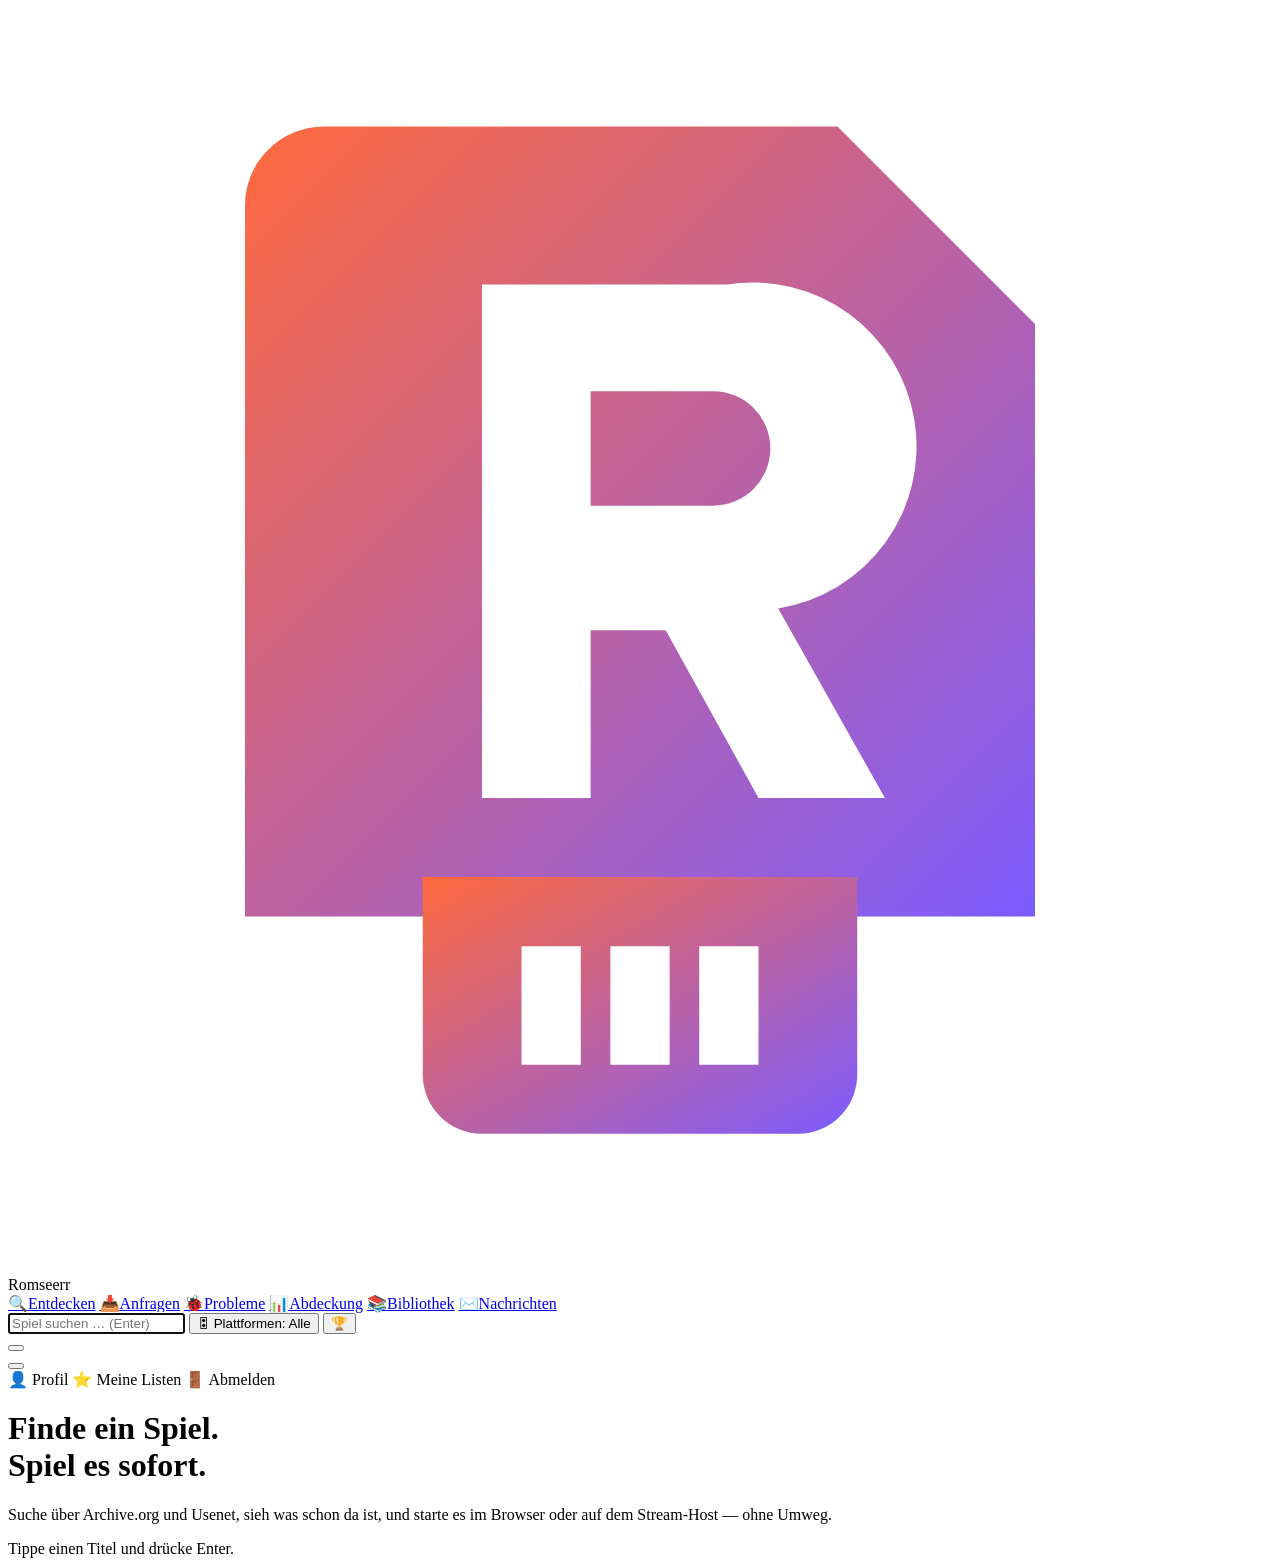
==== templates/index.html @ 5413701c "feat(brand): give Romseerr a drawn mark instead of an emoji The icon was a placeholder and a fragile" ====
<!doctype html><html lang=de><head><meta charset=utf-8>
<meta name=viewport content="width=device-width,initial-scale=1"><title>Romseerr</title>
<link rel=manifest href="/manifest.webmanifest"><meta name=theme-color content="#0b0d10"><link rel=icon href="/icon.svg">
<link rel=stylesheet href="__ASSET:css/index.css__"></head><body data-i18n-src='{"en":"__ASSET:i18n/en.json__","fr":"__ASSET:i18n/fr.json__","es":"__ASSET:i18n/es.json__","it":"__ASSET:i18n/it.json__"}'>
<!-- ACHTUNG, NICHT `data-i18n` NENNEN: `applyI18n()` waehlt `[data-i18n]` aus und setzt
     deren `textContent`. Am <body> bedeutet das, dass die GANZE SEITE durch einen
     Uebersetzungstext ersetzt wird — genau das ist beim ersten Versuch passiert, und es
     sah aus, als fehle das Suchfeld. Deshalb `data-i18n-src`.
     Do NOT name this `data-i18n`: applyI18n() selects [data-i18n] and overwrites
     textContent, which on <body> replaces the entire page.

     Die Adressen der Sprachdateien als Datenattribut, NICHT als Inline-Skript: Die
     Seiten sollen ohne `unsafe-inline` auskommen (#73), und die Adressen sind gehasht,
     damit sie `immutable` ausgeliefert werden koennen. `render_page` ersetzt die
     `__ASSET:`-Platzhalter. (#350)
     Asset URLs as a data attribute rather than an inline script: the pages must work
     without unsafe-inline, and hashed URLs can be served immutable. -->
<!-- DIE MARKE EINMAL, DANN PER `use` (#650). Sie steht in der Kopfzeile und in der
     Fusszeile, die `index.js` baut — als eigene Datei waere sie ein zweiter Abruf, als
     doppeltes Markup zwei Fassungen, die auseinanderlaufen. Reine Pfade: die vorherige
     Fassung setzte ein Emoji als `<text>`, und das liefert jedes System anders aus. -->
<svg width=0 height=0 style="position:absolute" aria-hidden=true focusable=false><defs>
 <linearGradient id="rs-verlauf" x1="0" y1="0" x2="1" y2="1">
  <stop offset="0" stop-color="#ff6a3d"/><stop offset="1" stop-color="#7c5cff"/></linearGradient>
 <g id="rs-marke">
  <path fill="url(#rs-verlauf)" fill-rule="evenodd"
    d="M16 6h26l10 10v30H12V10a4 4 0 0 1 4-4z
       M24 14v26h5.5v-8.5h3.8L38 40h6.4l-5.4-9.6A6.6 6.6 0 0 0 36.4 14z
       M29.5 19.4h6.2a2.9 2.9 0 0 1 0 5.8h-6.2z"/>
  <path fill="url(#rs-verlauf)" fill-rule="evenodd"
    d="M21 44h22v10a3 3 0 0 1-3 3H24a3 3 0 0 1-3-3z
       M26 47.5h3v6h-3z M30.5 47.5h3v6h-3z M35 47.5h3v6h-3z"/>
 </g></defs></svg>
<div id=side>
 <div class=logo><svg class=marke viewBox="0 0 64 64" aria-hidden=true
   focusable=false><use href="#rs-marke"/></svg>Romseerr</div>
 <!-- Das Symbol steht in einem EIGENEN span, nicht im uebersetzten Text (#337).
      `applyI18n` setzt `textContent` des Elements mit `data-i18n` — ein Symbol darin
      wird dabei geloescht. Genau so verloren Abdeckung und Bibliothek ihres: In der
      Vorlage stand es, in der Uebersetzung nicht. `aria-hidden`, weil daneben schon
      der Name steht; sonst liest ein Vorleser „Bücher Bibliothek".
      The icon lives in its own span: applyI18n overwrites textContent, which silently
      deleted icons that the translations did not repeat. -->
 <a class="nav on" id=nS href="#/discover" onclick="return navGeh('s')"><span class=navsym aria-hidden=true>🔍</span><span data-i18n=nav_discover>Entdecken</span></a>
 <!-- Kein Symbol davor: `nav_requests` bringt sein eigenes mit ("📥 Anfragen"). Sonst
      steht es zweimal da — derselbe Fallstrick wie beim Zustandsabzeichen in #205. -->
 <a class=nav id=nJ href="#/requests" onclick="return navGeh('j')"><span class=navsym aria-hidden=true>📥</span><span data-i18n=nav_requests>Anfragen</span><span id=jobbadge></span></a>
 <a class=nav id=nI href="#/issues" onclick="return navGeh('issues')"><span class=navsym aria-hidden=true>🐞</span><span data-i18n=nav_issues>Probleme</span></a>
 <a class=nav id=nC href="#/coverage" onclick="return navGeh('cov')"><span class=navsym aria-hidden=true>📊</span><span data-i18n=nav_coverage>Abdeckung</span></a>
 <!-- Abdeckung beantwortet „was fehlt", die Bibliothek „was habe ich". Vor dem Regal
      ist Letzteres die häufigere Frage, deshalb steht sie gleich daneben. (#293) -->
 <a class=nav id=nL href="#/library" onclick="return navGeh('lib')"><span class=navsym aria-hidden=true>📚</span><span data-i18n=nav_library>Bibliothek</span></a>
 <a class=nav id=nM href="#/messages" onclick="return navGeh('msg')"><span class=navsym aria-hidden=true>✉️</span><span data-i18n=nav_messages>Nachrichten</span><span id=msgbadge></span></a>
 <a class=nav id=nSet href="#/settings" onclick="return navGeh('set')" style="display:none"><span class=navsym aria-hidden=true>⚙️</span><span data-i18n=nav_settings>Einstellungen</span></a>
</div>
<!-- Eigener Bestaetigungsdialog statt `confirm()` (#641). Ein nativer Dialog wird vom
     BROWSER gezeichnet, ist mit keiner Regel erreichbar und friert ausserdem die Seite
     fuer die Browsertests ein — mehrere zerstoerende Pfade hatten deshalb gar keine
     Abdeckung. `<dialog>` bringt Fokusfalle, Escape und oberste Ebene selbst mit. -->
<dialog id=frage aria-labelledby=frage-text>
 <p id=frage-text></p>
 <div class=frage-knoepfe></div>
</dialog>
<main>
 <!-- Konfigurationswarnungen: nur für Verwalter, nur wenn etwas kaputt ist. Ein Weg,
      der gar nicht erst starten kann, gehört hierhin und nicht ausschließlich ins Log. (#197) -->
 <div id=cfgwarn style="display:none"></div>
 <div id=topbar>
  <input id=q data-i18n-ph=search_ph placeholder="Spiel suchen … (Enter)" autofocus>
  <button class=fbtn id=tF onclick="toggleFilter()">🎛 Plattformen: Alle</button>
  <!-- `title` allein reicht als Name nicht: Es ist im Namensalgorithmus nur der letzte
       Ausweg, auf Touch-Geräten unsichtbar und wird von manchen Vorlesern übergangen.
       Ein Knopf, dessen Inhalt nur ein Emoji ist, braucht ein `aria-label`. (#329)
       `title` alone is a last-resort name source, invisible on touch and skipped by some
       screen readers; a button whose content is only an emoji needs an aria-label. -->
  <button class=fbtn id=tRA onclick="toggleRA()" aria-label="RetroAchievements"
          title="RetroAchievements">🏆</button>
  <!-- Alles, was zur PERSON gehört, steht oben rechts — dort wird es gesucht. Vorher lag
       es unten links und kostete drei Dauerzeilen für selten Benutztes. (#206) -->
  <div class=kopfrechts>
   <div class=aufklapp id=langbox>
    <button class=fbtn id=langbtn onclick="toggleMenu('langmenu',event)" aria-haspopup=true aria-expanded=false></button>
    <div class=menu id=langmenu></div>
   </div>
   <div class=aufklapp id=userbox>
    <button class=fbtn id=userbtn onclick="toggleMenu('usermenu',event)" aria-haspopup=true aria-expanded=false></button>
    <div class=menu id=usermenu>
     <a class=mitem data-i18n=profile onclick="closeMenus();openProfile()">👤 Profil</a>
     <!-- Wunschliste und Favoriten gehören zur Person, nicht zu den Anfragen (#195/#207) -->
     <a class=mitem data-i18n=nav_lists onclick="closeMenus();show('lists')">⭐ Meine Listen</a>
     <a class=mitem data-i18n=logout onclick="closeMenus();logout()">🚪 Abmelden</a>
    </div>
   </div>
  </div>
 </div>
 <div id=filter></div>
 <!-- Die Buehne des Aurora-Designs. Steht VOR dem Raster, ist in den anderen Designs
      per CSS ausgeblendet (`#buehne{display:none}`) und verschwindet, sobald gesucht wird —
      `zeigeBuehne()` setzt `hidden`. Der Text liegt in der Sprachtabelle, nicht im CSS:
      ein `content:`-Text waere nicht uebersetzbar und fuer Vorleser unsichtbar. (#629) -->
 <div id=buehne>
  <div class=bmarke id=bmarke></div>
  <h1><span data-i18n=hero_titel>Finde ein Spiel.</span><br><span data-i18n=hero_titel2>Spiel es sofort.</span></h1>
  <p data-i18n=hero_text>Suche über Archive.org und Usenet, sieh was schon da ist, und starte es im Browser oder auf dem Stream-Host — ohne Umweg.</p>
 </div>
 <div id=discview><div id=grid></div><div class=hint id=hint data-i18n=hint_type>Tippe einen Titel und drücke Enter.</div></div>
 <div id=jobs></div>
 <div id=settings></div>
 <div id=issues></div>
 <div id=messages></div>
 <div id=coverage></div>
 <div id=library></div>
 <div id=lists></div>
 <!-- Fußzeile (#208): die Version stand nur unter Einstellungen → Über, also hinter zwei
      Klicks und nur für Verwalter. Damit trägt jetzt jeder Bildschirmauszug seinen Stand —
      genau das fehlte an dem Tag, an dem ein veralteter Bau einen Arbeitstag gekostet hat
      (#129). Nicht klebend, damit sie auf dem Telefon keinen Platz frisst. -->
 <footer id=fuss></footer>
</main>
<div id=modal></div>
<script src="__ASSET:js/index.js__"></script></body></html>
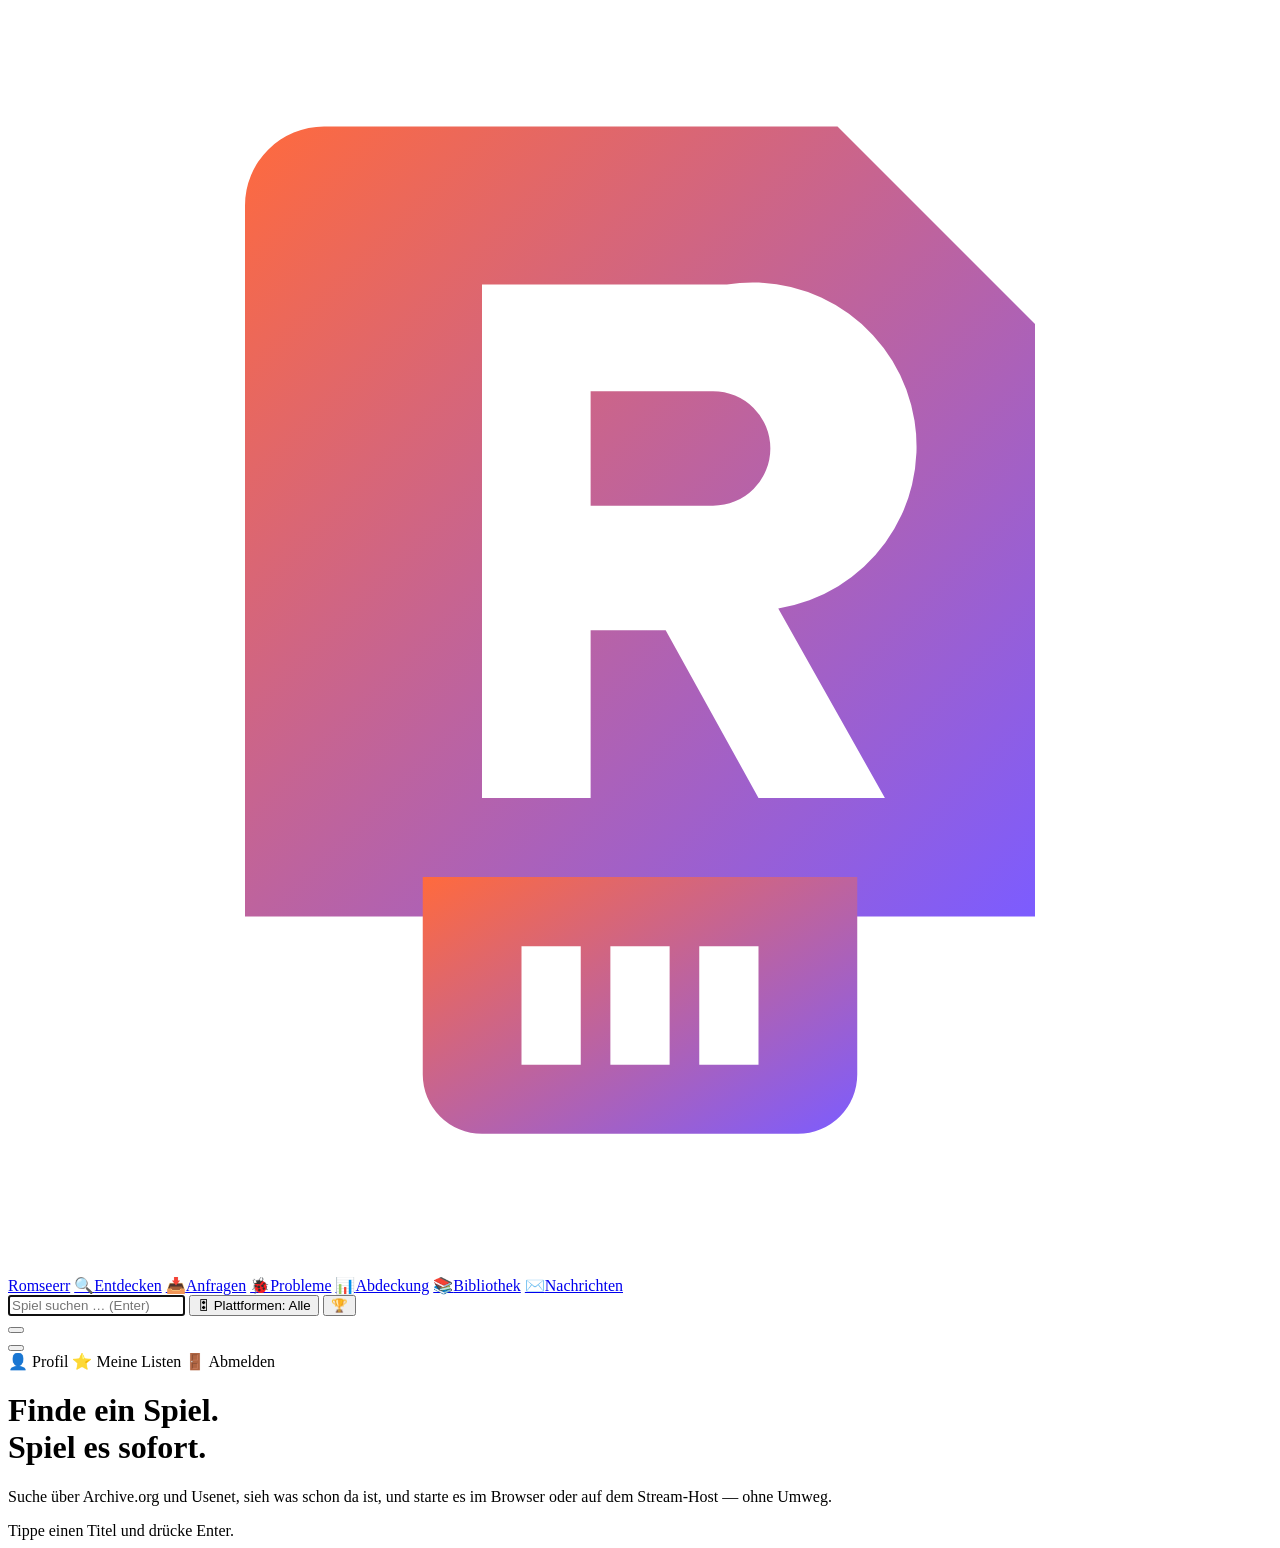
==== commit 165d2ae8: "feat(ui): make the mark a link back to the start page Closes #662 (the PR targets `dev`, so the issu" ====
--- a/templates/index.html
+++ b/templates/index.html
@@ -32,8 +32,15 @@
        M26 47.5h3v6h-3z M30.5 47.5h3v6h-3z M35 47.5h3v6h-3z"/>
  </g></defs></svg>
 <div id=side>
- <div class=logo><svg class=marke viewBox="0 0 64 64" aria-hidden=true
-   focusable=false><use href="#rs-marke"/></svg>Romseerr</div>
+ <!-- EIN VERWEIS, KEIN `div` MIT `onclick` (#662). Nur der Verweis steht in der
+      Tab-Reihenfolge, traegt eine Rolle, laesst sich in einem neuen Tab oeffnen und
+      bekommt einen Fokusring — dieselbe Begruendung wie bei den Menuepunkten in #329.
+      KEIN `aria-label`: Der Name „Romseerr" steht sichtbar daneben; ein Label wuerde ihn
+      fuer Sprachsteuerung durch etwas ersetzen, das niemand sehen kann.
+      A real link, not a div with an onclick: only the link is focusable, has a role and
+      can be opened in a new tab. No aria-label — the visible word is the accessible name. -->
+ <a class=logo href="#/discover" onclick="return markeGeh()"><svg class=marke viewBox="0 0 64 64" aria-hidden=true
+   focusable=false><use href="#rs-marke"/></svg>Romseerr</a>
  <!-- Das Symbol steht in einem EIGENEN span, nicht im uebersetzten Text (#337).
       `applyI18n` setzt `textContent` des Elements mit `data-i18n` — ein Symbol darin
       wird dabei geloescht. Genau so verloren Abdeckung und Bibliothek ihres: In der
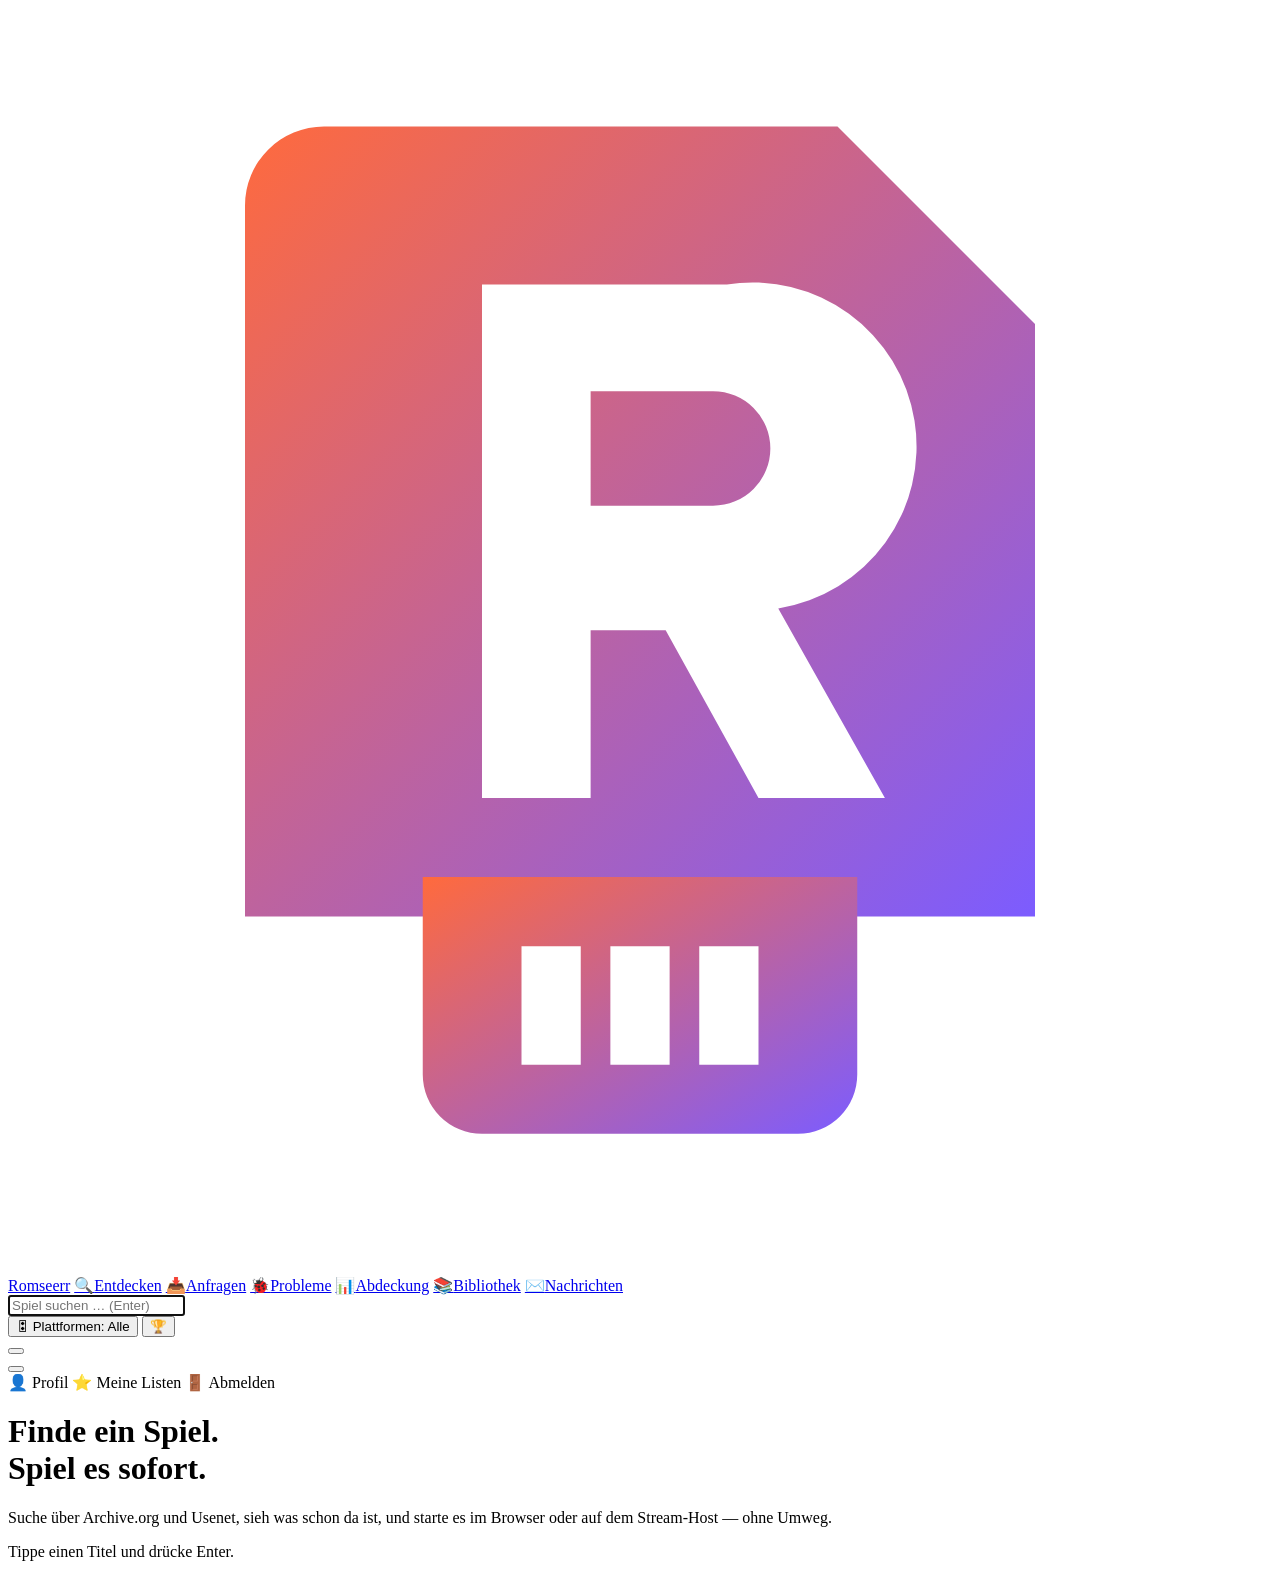
==== commit 17a92d80: "feat(search): add back and clear buttons to the search row Both appear only when they do something. " ====
--- a/templates/index.html
+++ b/templates/index.html
@@ -73,7 +73,24 @@
       der gar nicht erst starten kann, gehört hierhin und nicht ausschließlich ins Log. (#197) -->
  <div id=cfgwarn style="display:none"></div>
  <div id=topbar>
-  <input id=q data-i18n-ph=search_ph placeholder="Spiel suchen … (Enter)" autofocus>
+  <!-- Zurueck und Leeren (#661). Beide erscheinen NUR, wenn sie etwas tun: der eine, wenn
+       die App selbst einen Verlaufseintrag angelegt hat (`EIGENE_SCHRITTE`), der andere,
+       wenn im Feld etwas steht. Ein Knopf, der beim Druecken nichts bewirkt, ist schlechter
+       als keiner — das war der Befund in #638. Beide Zeichen sind PFADE, kein Text: eine
+       Schrift liefert `←` und `×` je nach System verschieden aus (#650, #659). -->
+  <button class=fbtn id=tBack onclick="suchZurueck()" style="display:none"
+          data-i18n-al=such_back aria-label="Zurück">
+   <svg viewBox="0 0 24 24" aria-hidden=true focusable=false class=ficon>
+    <path d="M14.5 5.5 8 12l6.5 6.5" fill=none stroke=currentColor stroke-width=2.2
+          stroke-linecap=round stroke-linejoin=round/></svg></button>
+  <div class=suchbox>
+   <input id=q data-i18n-ph=search_ph placeholder="Spiel suchen … (Enter)" autofocus>
+   <button class=xclear id=tClear onclick="sucheLeeren(true)" style="display:none"
+           data-i18n-al=such_clear aria-label="Eingabe leeren">
+    <svg viewBox="0 0 24 24" aria-hidden=true focusable=false class=ficon>
+     <path d="M6.5 6.5 17.5 17.5M17.5 6.5 6.5 17.5" fill=none stroke=currentColor
+           stroke-width=2.2 stroke-linecap=round/></svg></button>
+  </div>
   <button class=fbtn id=tF onclick="toggleFilter()">🎛 Plattformen: Alle</button>
   <!-- `title` allein reicht als Name nicht: Es ist im Namensalgorithmus nur der letzte
        Ausweg, auf Touch-Geräten unsichtbar und wird von manchen Vorlesern übergangen.
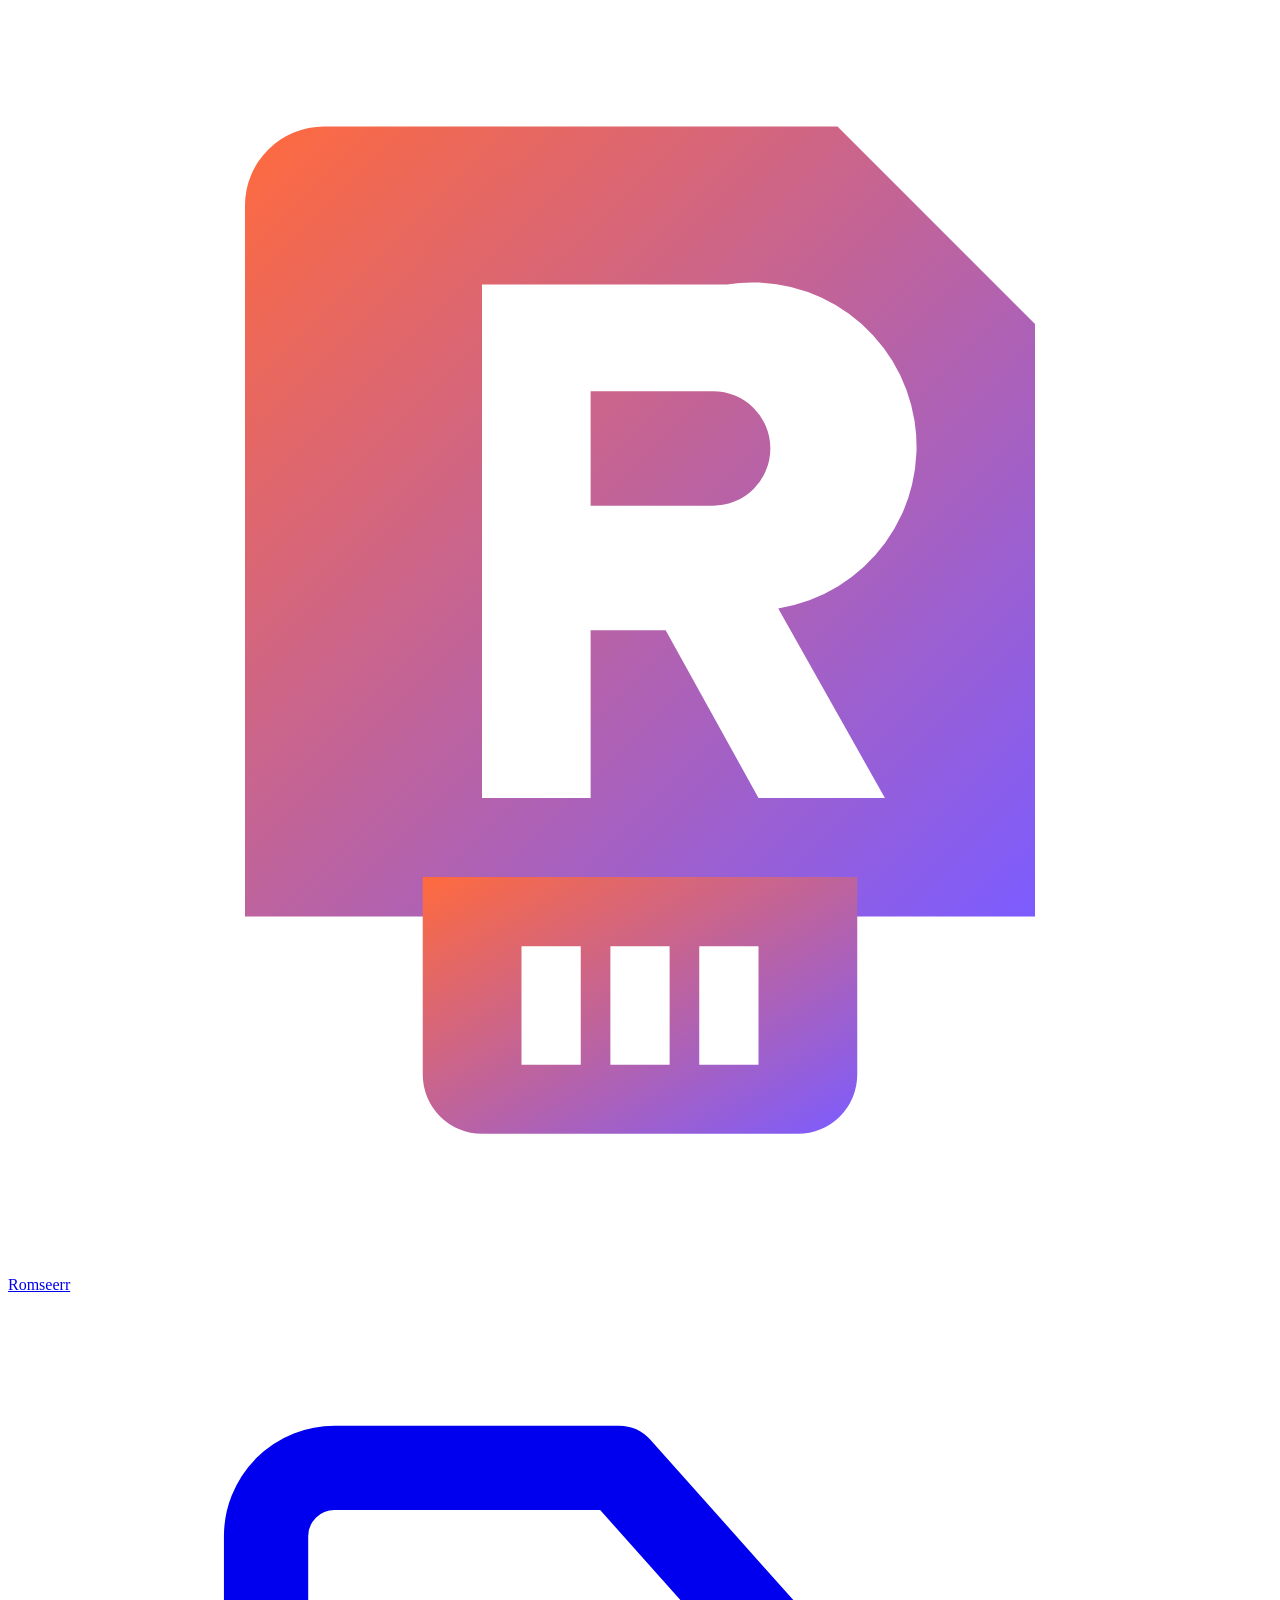
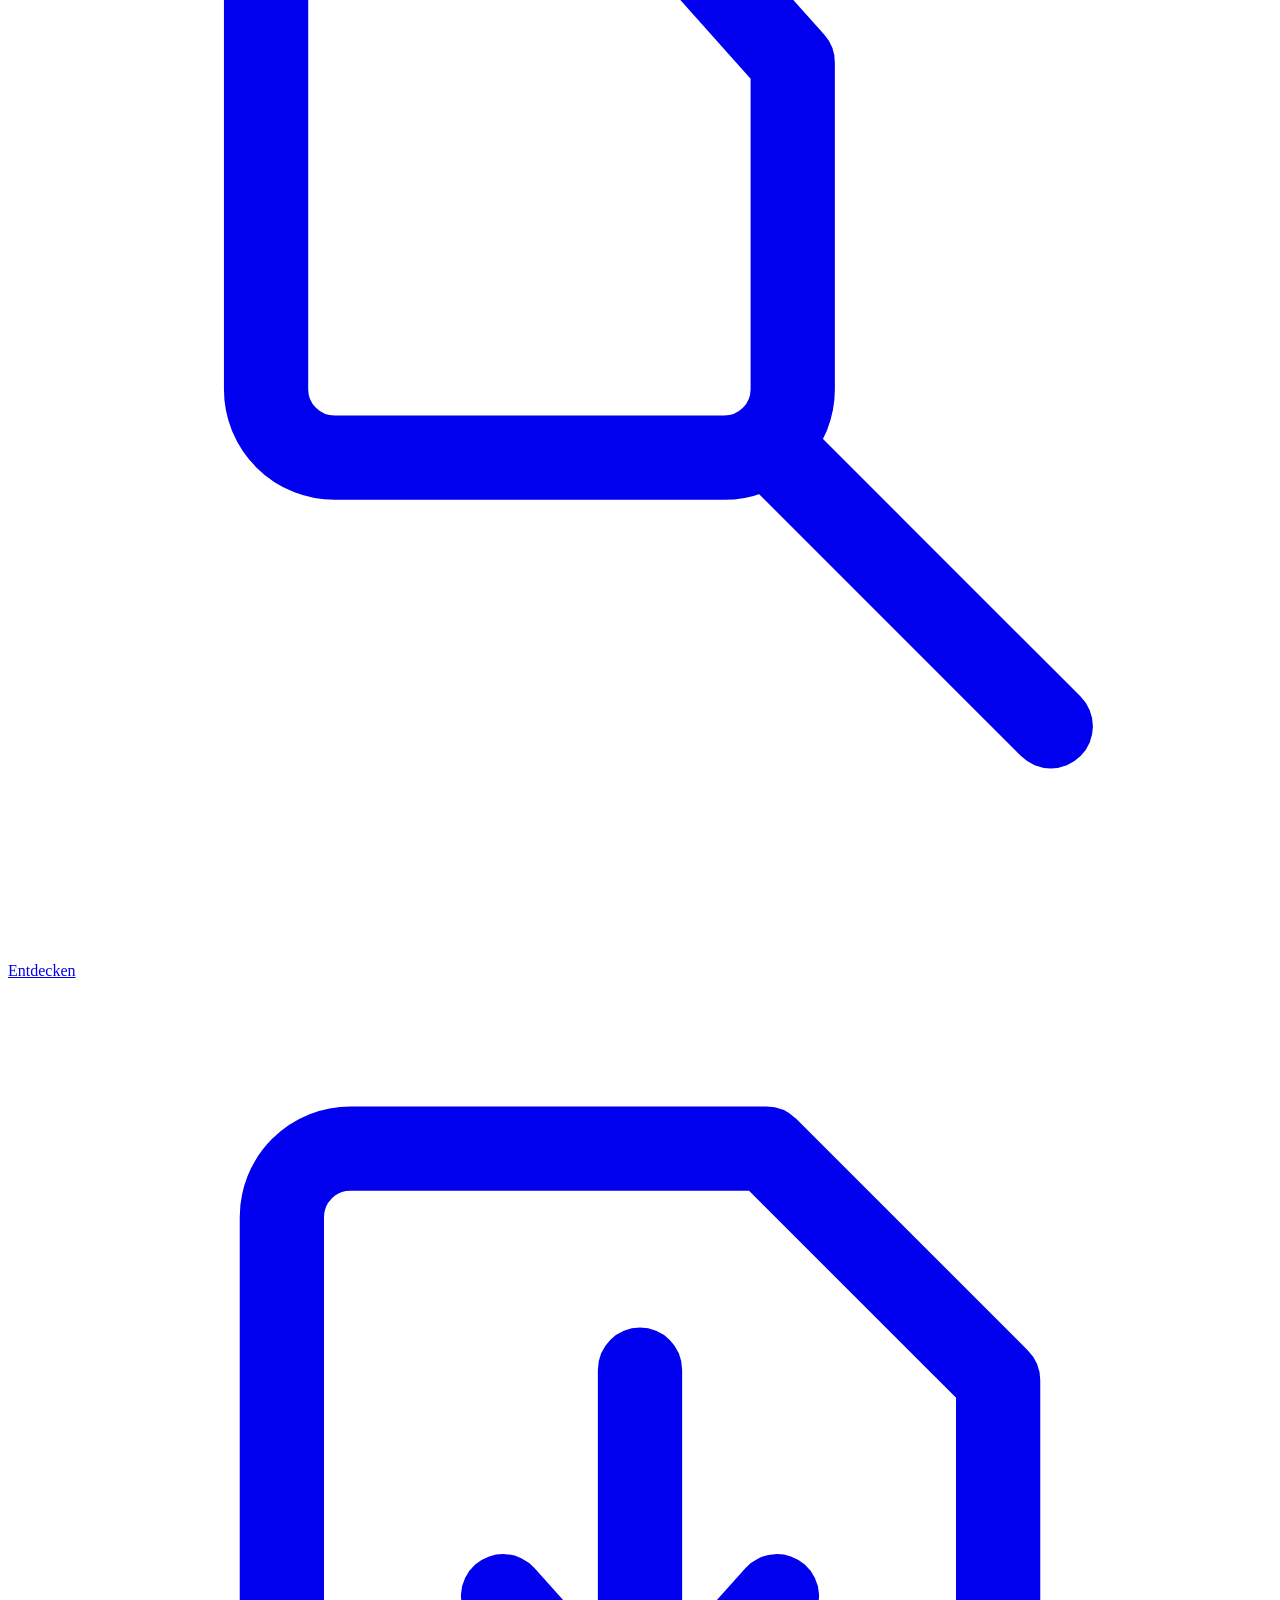
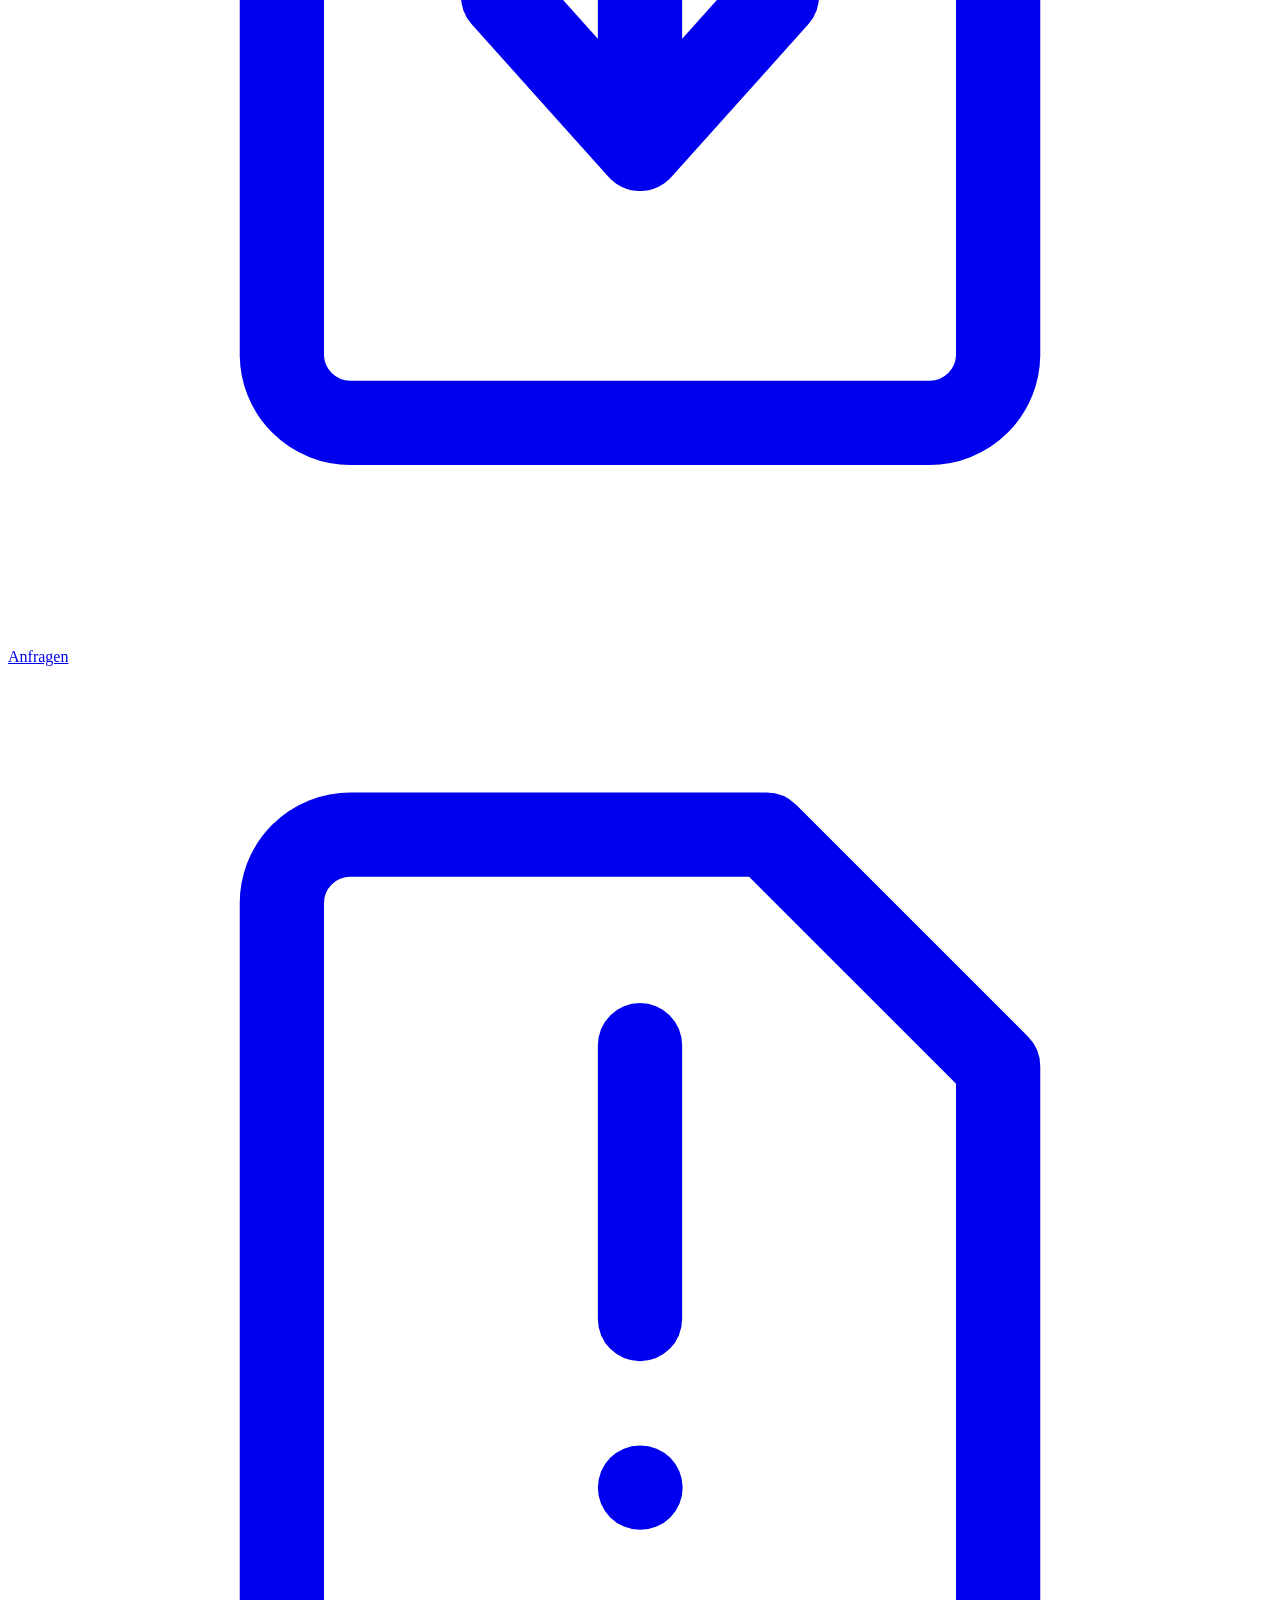
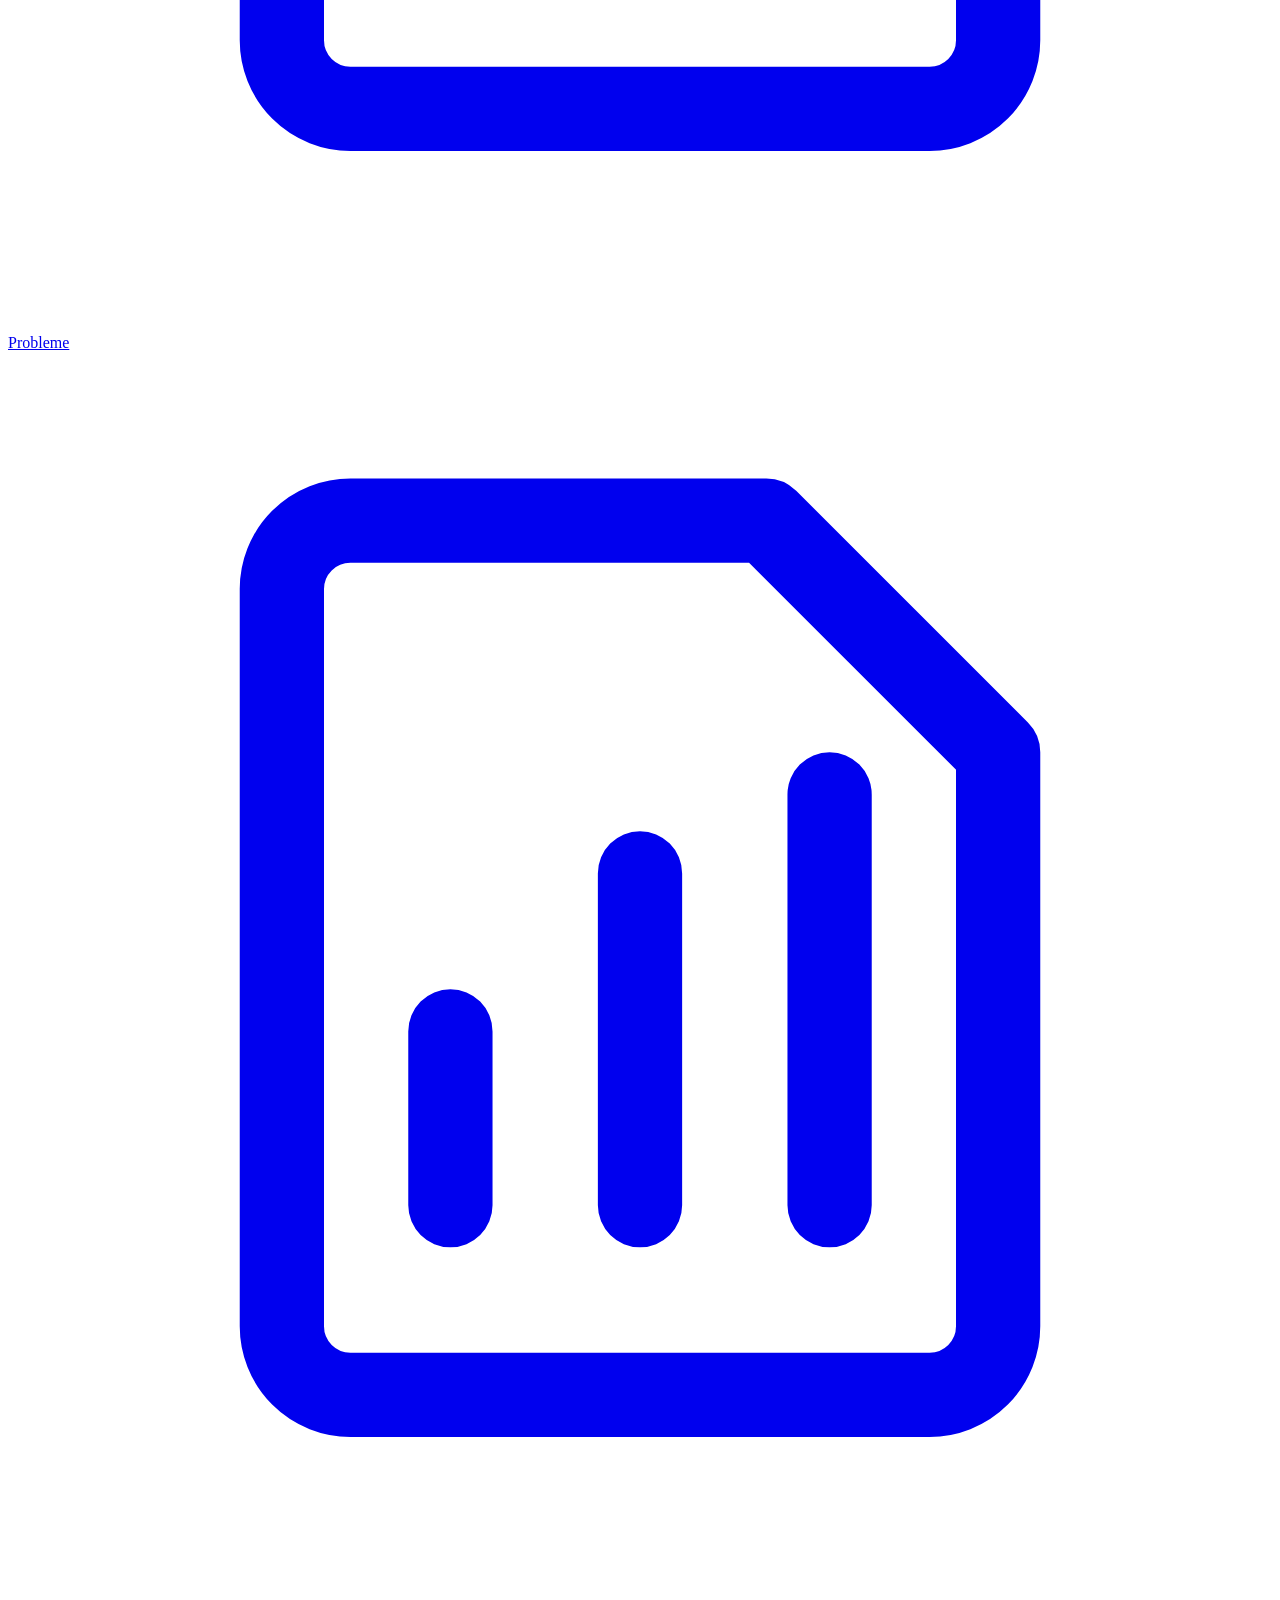
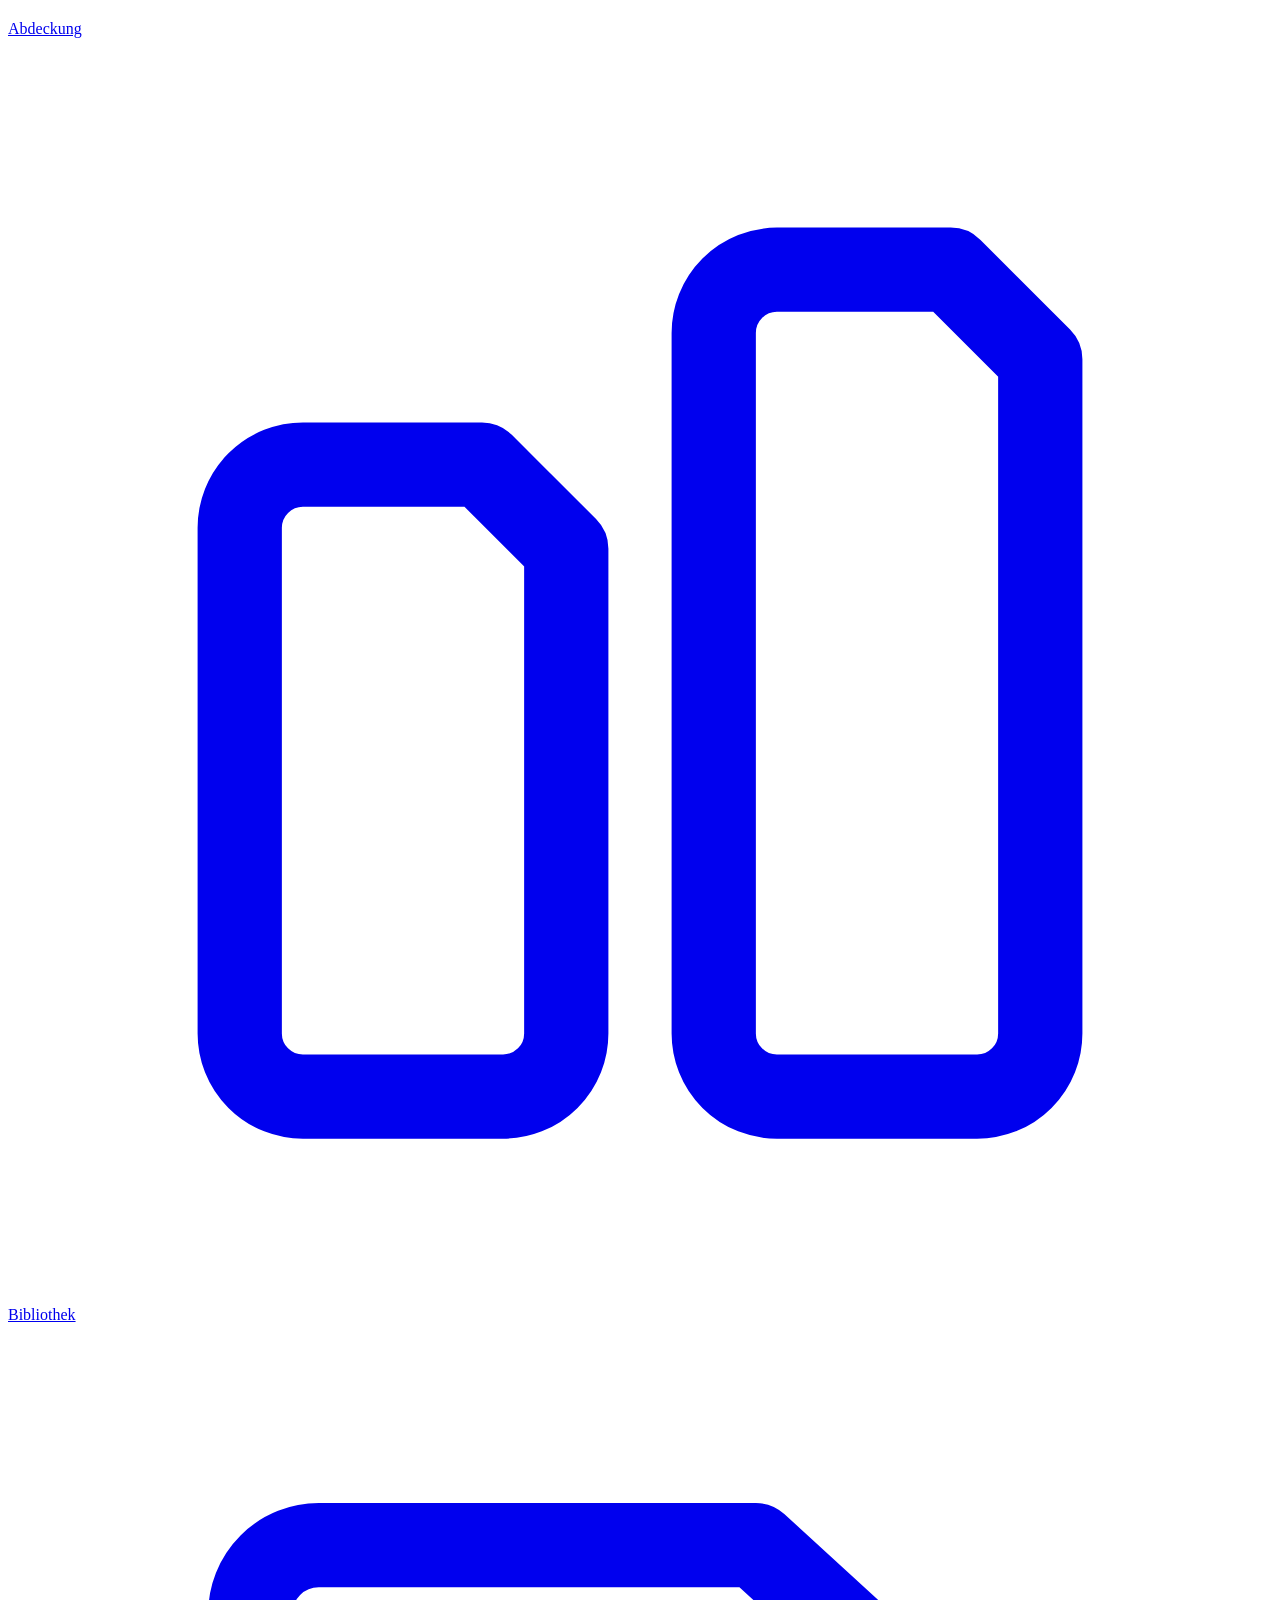
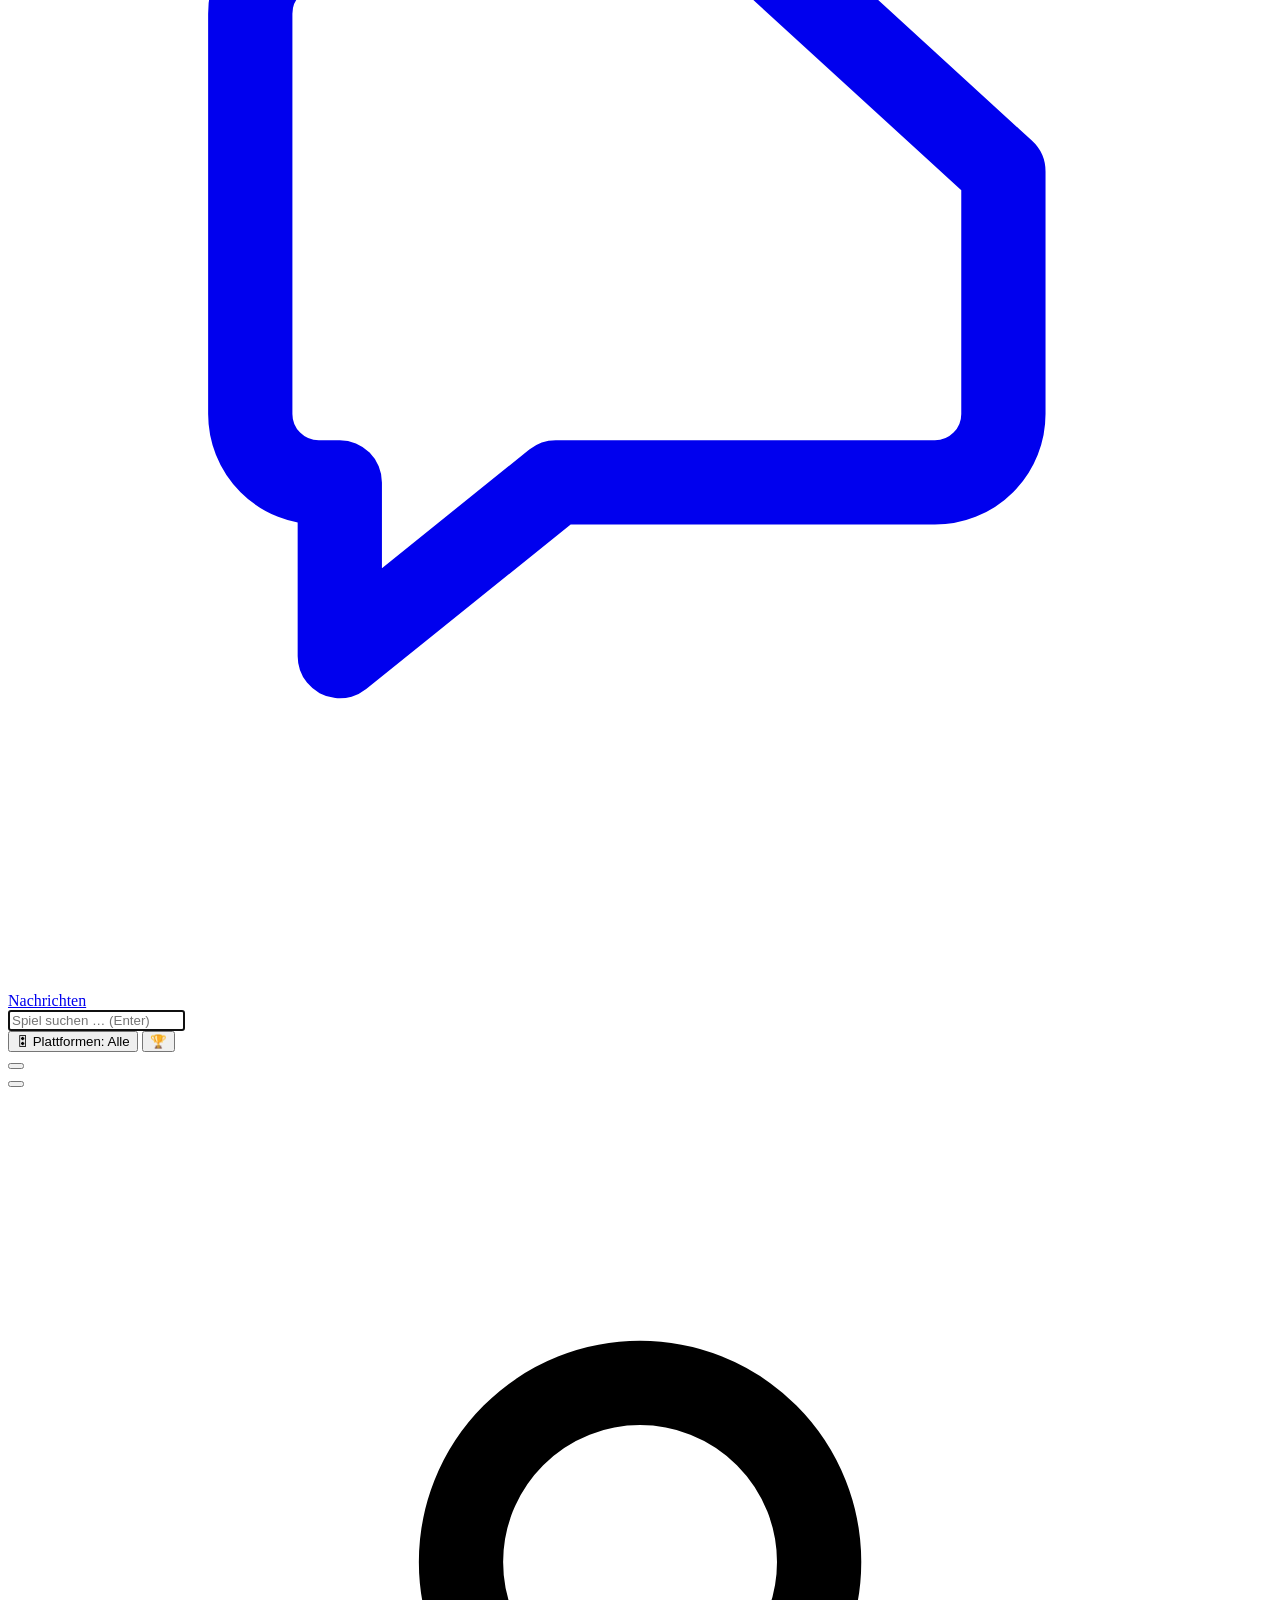
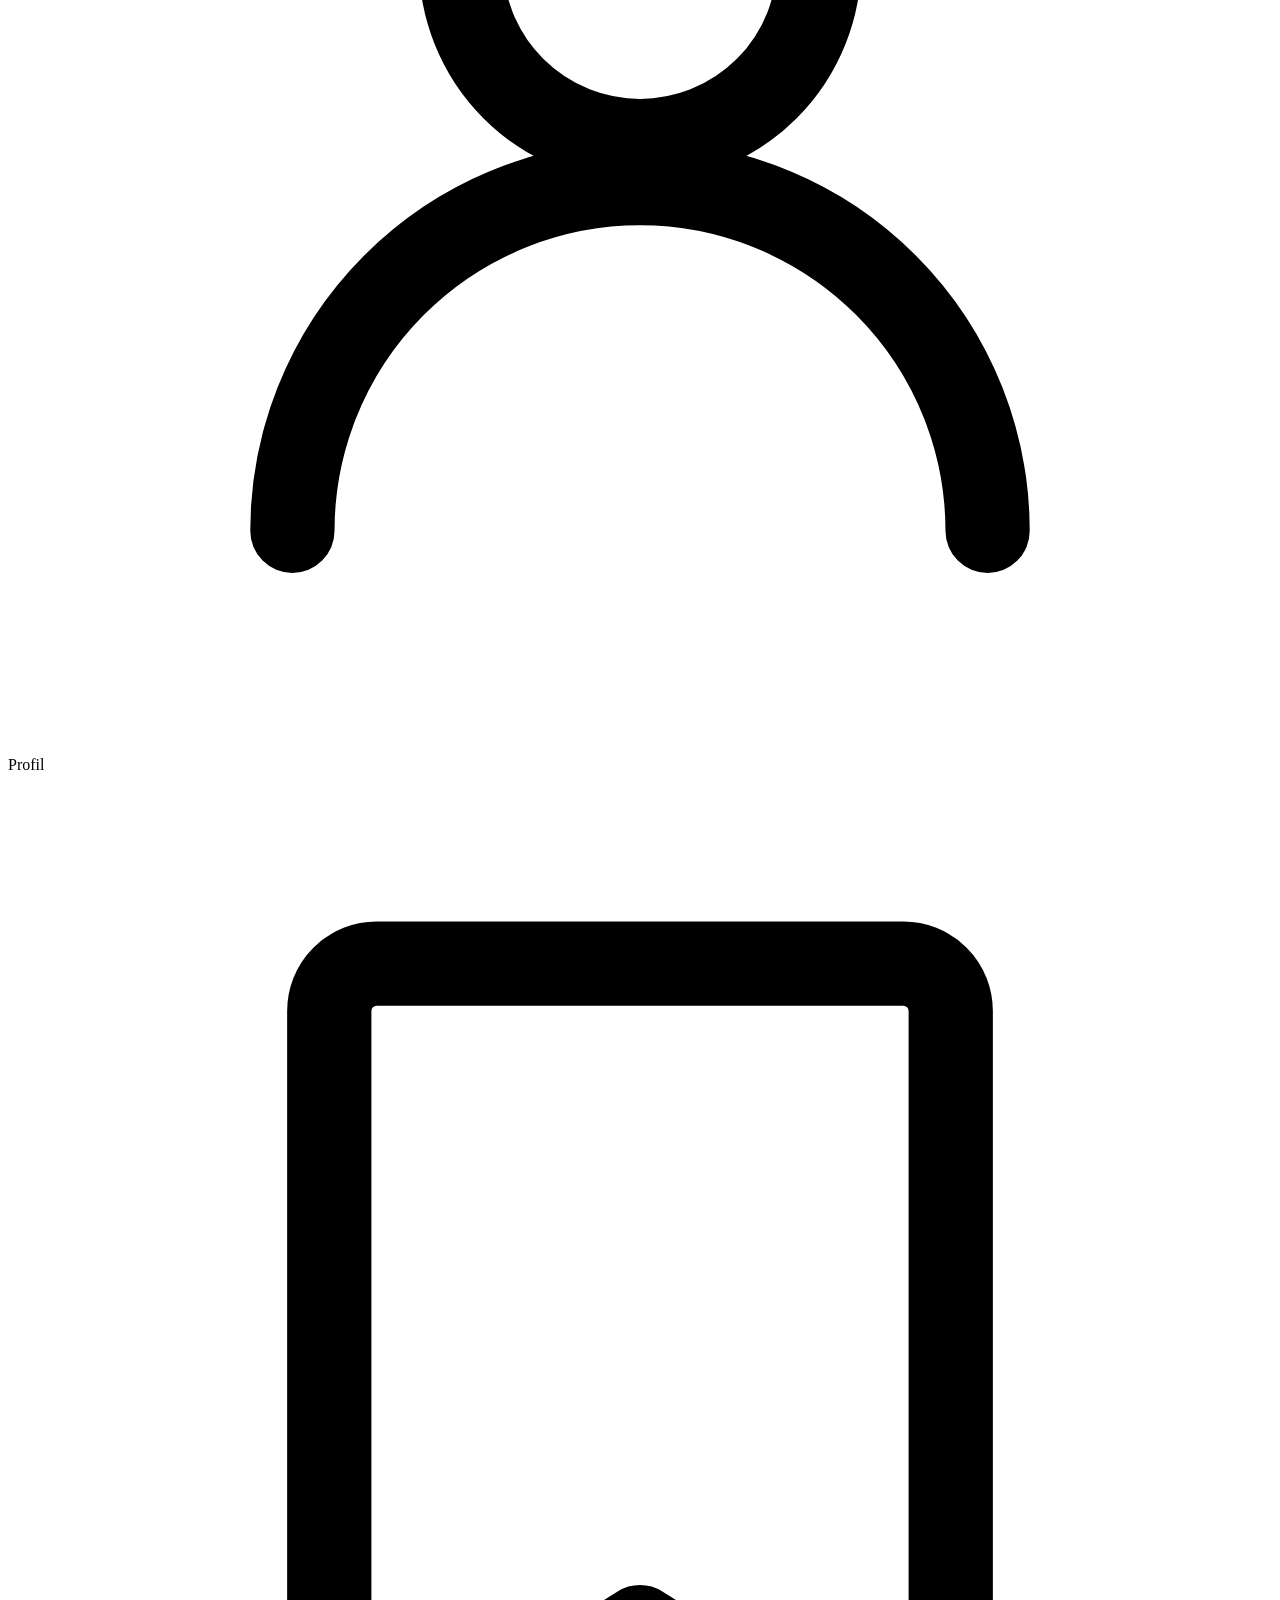
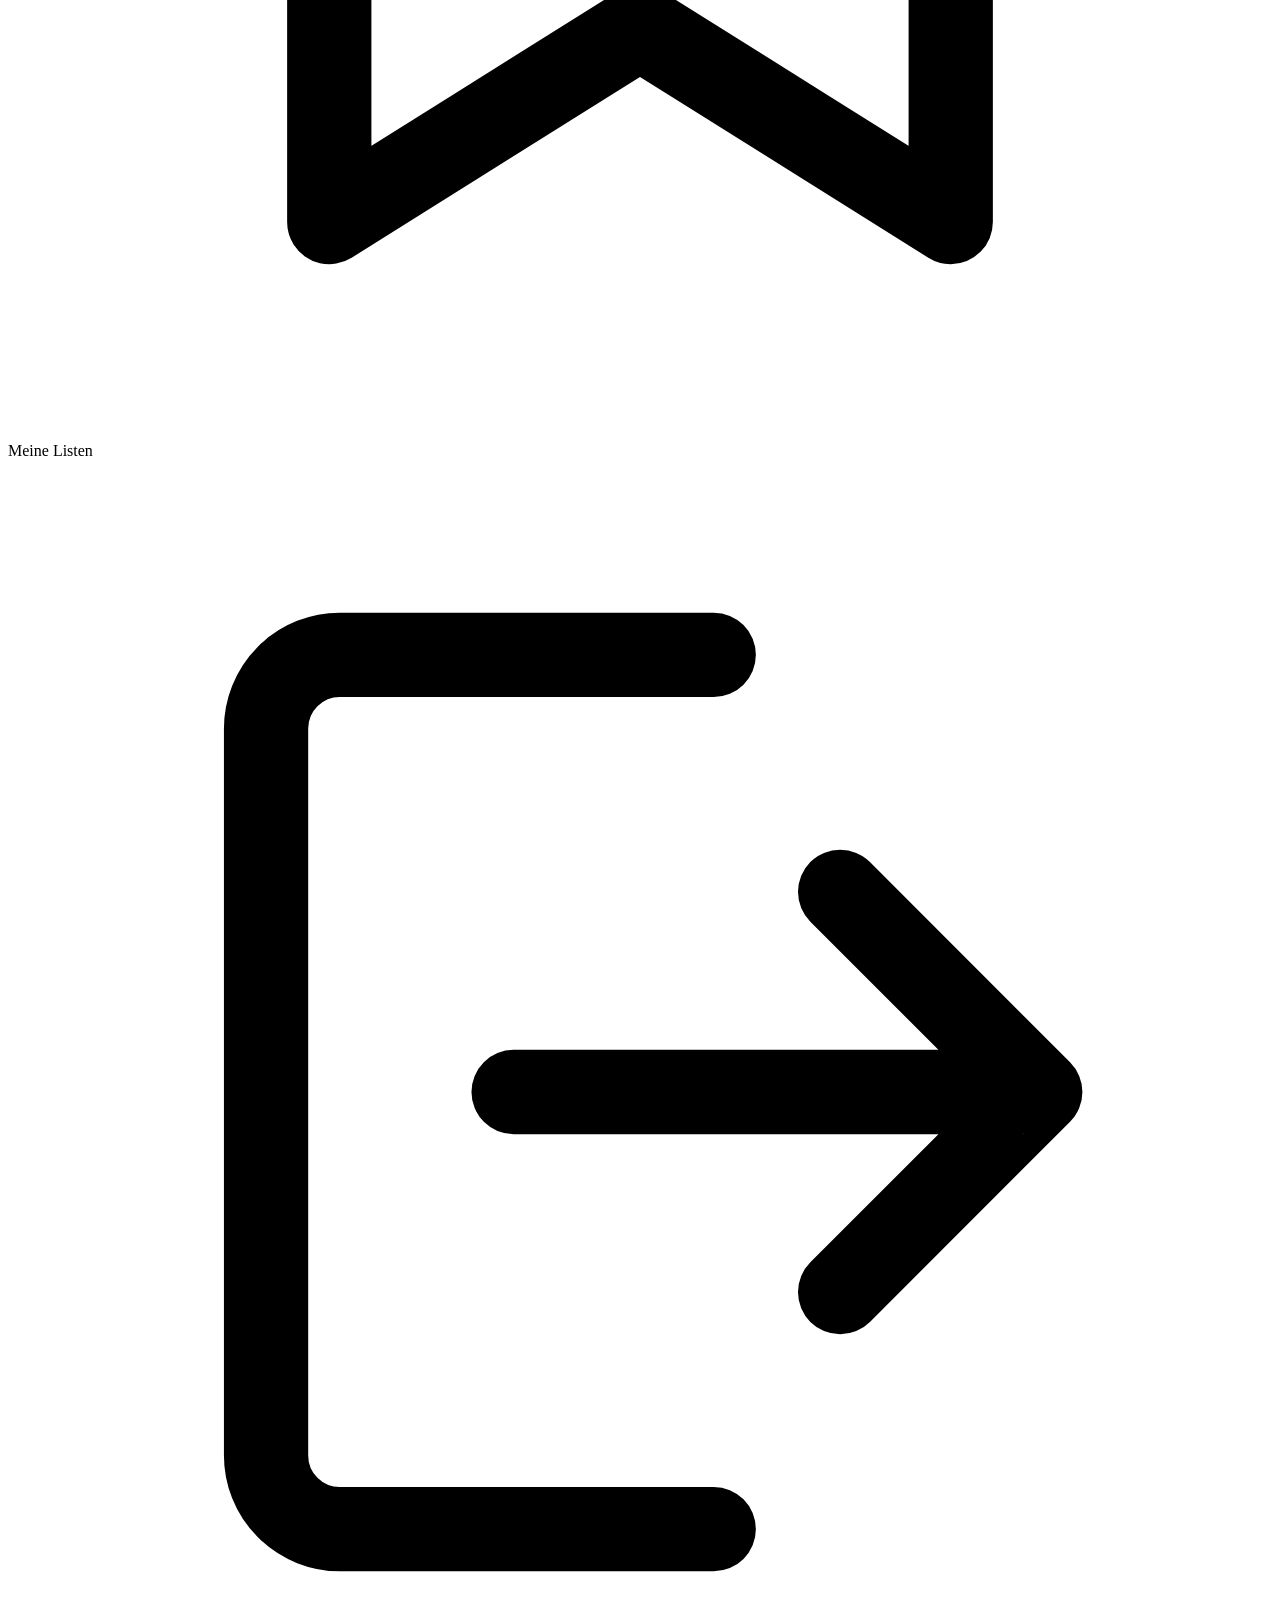
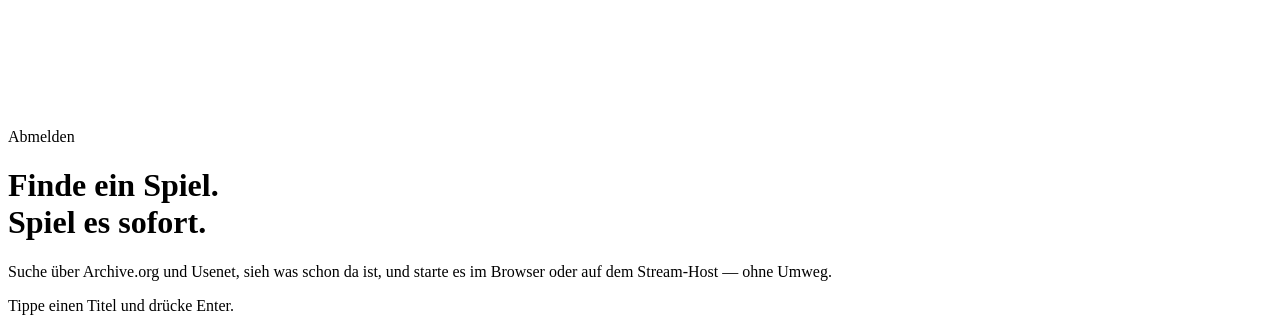
==== commit 1e23817c: "feat(brand): draw every menu and settings-tab icon, outline style Closes #658. Jens picked the outli" ====
--- a/templates/index.html
+++ b/templates/index.html
@@ -30,7 +30,173 @@
   <path fill="url(#rs-verlauf)" fill-rule="evenodd"
     d="M21 44h22v10a3 3 0 0 1-3 3H24a3 3 0 0 1-3-3z
        M26 47.5h3v6h-3z M30.5 47.5h3v6h-3z M35 47.5h3v6h-3z"/>
- </g></defs></svg>
+ </g>
+ <!-- „VORHANDEN" IN DER SPRACHE DER MARKE (#660). Dieselbe Bauart wie das R oben: Der
+      Haken ist NICHT auf das Modul gemalt, er ist herausgeschnitten (`fill-rule=evenodd`).
+      Vorher stand hier das Textzeichen `✓` — das kommt aus der Schrift des Systems,
+      dieselbe Schwaeche, die die Marke in #650 gerade abgelegt hat.
+      `currentColor`, KEIN Verlauf: Das Abzeichen liegt auf wechselndem Grund und muss der
+      Farbe folgen, die das Design ihm gibt (`--ok`). Ein fester Verlauf koennte das nicht.
+      Cut out, not painted on — the same construction as the R in the mark above. -->
+ <g id="rs-vorhanden">
+  <!-- DIE ZEICHNUNG FUELLT DAS FELD AUS, und das ist keine Kosmetik. Die erste Fassung
+       war nur 30 von 64 Einheiten breit — bei 18 px gerendert blieb von der
+       abgeschraegten Ecke 2,2 px, und das Abzeichen sah aus wie ein Quadrat mit Haken.
+       Genau der Einwand, den ich zur Vorlage hatte, nur eine Ebene tiefer. Mit 52 von 64
+       sind es 3,9 px, und die Ecke ist zu sehen. Am laufenden Stand nachgemessen. -->
+  <path fill="currentColor" fill-rule="evenodd"
+    d="M12 4h32l14 14v36a6 6 0 0 1-6 6H12a6 6 0 0 1-6-6V10a6 6 0 0 1 6-6z
+       M27 47.5 13.5 34l6.4-6.4L27 34.7l19.1-19.1 6.4 6.4z"/>
+ </g>
+ <!-- DIE ZEICHEN FUER MENUE UND REITER (#658). Jens hat aus zwei Entwuerfen den
+      KONTURSTIL gewaehlt: dieselbe Geometrie wie die massive Fassung, nur als Umriss.
+      Vorher standen hier Emoji — die kommen aus der Schrift, die das System gerade hat,
+      und `.navsym` trug ein `font-variant-emoji:emoji`, weil jemand die Darstellung
+      erzwingen musste. Genau die Schwaeche hat die Marke in #650 abgelegt.
+
+      DIE FORMENSPRACHE: Wo es um ein SPIEL geht, traegt das Zeichen die Modulsilhouette
+      mit ihrer abgeschraegten Ecke. Wo nicht, steht bewusst eine gewoehnliche Form —
+      Regler, Schloss, Glocke. Jede Idee in die Modulform zu zwingen macht die Reihe
+      schlechter, nicht geschlossener.
+
+      `currentColor` und KEIN Verlauf: Die Navigation faerbt sich beim Ueberfahren und
+      beim aktiven Punkt um (`--navon`, `--navtxt`). Ein fester Verlauf ignorierte das;
+      so folgen die Zeichen der Textfarbe und wirken in allen vier Designs.
+
+      EN: outline set, drawn paths only — no font, no emoji. Cartridge silhouette where
+      the subject is a game, conventional shapes elsewhere; currentColor throughout. -->
+ <g id="rs-i-entdecken" fill="none" stroke="currentColor" stroke-width="1.6"
+    stroke-linecap="round" stroke-linejoin="round">
+  <!-- Lupe, deren Glas die abgeschraegte Modulecke traegt — ein Modul MIT Lupe daneben waeren bei 21 px zwei zu kleine Dinge -->
+  <path d="M4.9 4.6a1.3 1.3 0 0 1 1.3-1.3h5.4L14.9 7v6.2a1.3 1.3 0 0 1-1.3 1.3H6.2a1.3 1.3 0 0 1-1.3-1.3Z"/>
+  <path d="m14.8 14.6 5 5"/>
+ </g>
+ <g id="rs-i-anfragen" fill="none" stroke="currentColor" stroke-width="1.6"
+    stroke-linecap="round" stroke-linejoin="round">
+  <!-- Modul mit Pfeil hinein -->
+  <path d="M6.5 3.2h7.9L18.8 7.6v10.9a1.3 1.3 0 0 1-1.3 1.3H6.5a1.3 1.3 0 0 1-1.3-1.3V4.5a1.3 1.3 0 0 1 1.3-1.3Z"/>
+  <path d="M12 7.4v7.2m0 0-2.6-2.9M12 14.6l2.6-2.9"/>
+ </g>
+ <g id="rs-i-probleme" fill="none" stroke="currentColor" stroke-width="1.6"
+    stroke-linecap="round" stroke-linejoin="round">
+  <!-- Modul mit Ausrufezeichen -->
+  <path d="M6.5 3.2h7.9L18.8 7.6v10.9a1.3 1.3 0 0 1-1.3 1.3H6.5a1.3 1.3 0 0 1-1.3-1.3V4.5a1.3 1.3 0 0 1 1.3-1.3Z"/>
+  <path d="M12 7.2v5.2"/>
+  <path d="M12 15.6h.01"/>
+ </g>
+ <g id="rs-i-abdeckung" fill="none" stroke="currentColor" stroke-width="1.6"
+    stroke-linecap="round" stroke-linejoin="round">
+  <!-- Modul mit Saeulen -->
+  <path d="M6.5 3.2h7.9L18.8 7.6v10.9a1.3 1.3 0 0 1-1.3 1.3H6.5a1.3 1.3 0 0 1-1.3-1.3V4.5a1.3 1.3 0 0 1 1.3-1.3Z"/>
+  <path d="M8.4 16.2v-3.3M12 16.2V9.9m3.6 6.3V8.4"/>
+ </g>
+ <g id="rs-i-bibliothek" fill="none" stroke="currentColor" stroke-width="1.6"
+    stroke-linecap="round" stroke-linejoin="round">
+  <!-- zwei Module nebeneinander -->
+  <path d="M4.4 9.3a1.2 1.2 0 0 1 1.2-1.2h3.4l1.6 1.6v9.2a1.2 1.2 0 0 1-1.2 1.2H5.6a1.2 1.2 0 0 1-1.2-1.2Z"/>
+  <path d="M13.4 5.6a1.2 1.2 0 0 1 1.2-1.2h3.3l1.7 1.7v12.8a1.2 1.2 0 0 1-1.2 1.2h-3.8a1.2 1.2 0 0 1-1.2-1.2Z"/>
+ </g>
+ <g id="rs-i-nachrichten" fill="none" stroke="currentColor" stroke-width="1.6"
+    stroke-linecap="round" stroke-linejoin="round">
+  <!-- Sprechblase mit der Modulschraege -->
+  <path d="M4.6 5.5a1.3 1.3 0 0 1 1.3-1.3h8.3L18.9 8.5v4.6a1.3 1.3 0 0 1-1.3 1.3h-7.2l-4.1 3.3v-3.3h-.4a1.3 1.3 0 0 1-1.3-1.3Z"/>
+ </g>
+ <g id="rs-i-einstellungen" fill="none" stroke="currentColor" stroke-width="1.6"
+    stroke-linecap="round" stroke-linejoin="round">
+  <!-- Regler — BEWUSST kein Modul: eine sofort gelesene Form schlaegt eine geschlossene Reihe, in die alles hineingezwungen wurde -->
+  <path d="M3.9 7.2h16.2M3.9 12h16.2M3.9 16.8h16.2"/>
+  <path d="M15.4 7.2m-2.5 0a2.5 2.5 0 1 0 5 0a2.5 2.5 0 1 0-5 0"/>
+  <path d="M8.2 12m-2.5 0a2.5 2.5 0 1 0 5 0a2.5 2.5 0 1 0-5 0"/>
+  <path d="M16.6 16.8m-2.5 0a2.5 2.5 0 1 0 5 0a2.5 2.5 0 1 0-5 0"/>
+ </g>
+ <g id="rs-i-profil" fill="none" stroke="currentColor" stroke-width="1.6"
+    stroke-linecap="round" stroke-linejoin="round">
+  <!-- eine Person -->
+  <path d="M12 12.4a3.4 3.4 0 1 0 0-6.8 3.4 3.4 0 0 0 0 6.8Z"/>
+  <path d="M5.4 19.8a6.6 6.6 0 0 1 13.2 0"/>
+ </g>
+ <g id="rs-i-listen" fill="none" stroke="currentColor" stroke-width="1.6"
+    stroke-linecap="round" stroke-linejoin="round">
+  <!-- Lesezeichen — Wunschliste und Favoriten sind Gemerktes -->
+  <path d="M7 3.6h10a.9.9 0 0 1 .9.9v15.4L12 16.2l-5.9 3.7V4.5a.9.9 0 0 1 .9-.9Z"/>
+ </g>
+ <g id="rs-i-abmelden" fill="none" stroke="currentColor" stroke-width="1.6"
+    stroke-linecap="round" stroke-linejoin="round">
+  <!-- Tuer mit Pfeil hinaus -->
+  <path d="M13.4 3.7H6.3a1.4 1.4 0 0 0-1.4 1.4v13.8a1.4 1.4 0 0 0 1.4 1.4h7.1"/>
+  <path d="m15.8 8.2 3.8 3.8-3.8 3.8M19.2 12H9.6"/>
+ </g>
+ <g id="rs-i-set-general" fill="none" stroke="currentColor" stroke-width="1.6"
+    stroke-linecap="round" stroke-linejoin="round">
+  <!-- Regelkreis -->
+  <path d="M12 8.4a3.6 3.6 0 1 0 0 7.2 3.6 3.6 0 0 0 0-7.2Z"/>
+  <path d="M12 3.4v2.2M12 18.4v2.2M3.4 12h2.2M18.4 12h2.2"/>
+ </g>
+ <g id="rs-i-set-notif" fill="none" stroke="currentColor" stroke-width="1.6"
+    stroke-linecap="round" stroke-linejoin="round">
+  <!-- Glocke -->
+  <path d="M12 3.8a5 5 0 0 0-5 5v3.4L5.7 15h12.6L17 12.2V8.8a5 5 0 0 0-5-5Z"/>
+  <path d="M10.2 17.9a1.9 1.9 0 0 0 3.6 0"/>
+ </g>
+ <g id="rs-i-set-conn" fill="none" stroke="currentColor" stroke-width="1.6"
+    stroke-linecap="round" stroke-linejoin="round">
+  <!-- zwei Kettenglieder -->
+  <path d="M10.4 13.6 13.6 10.4"/>
+  <path d="M10.9 7.6 12.6 5.9a3.3 3.3 0 0 1 4.7 4.7l-1.7 1.7"/>
+  <path d="M13.1 16.4l-1.7 1.7a3.3 3.3 0 0 1-4.7-4.7l1.7-1.7"/>
+ </g>
+ <g id="rs-i-set-users" fill="none" stroke="currentColor" stroke-width="1.6"
+    stroke-linecap="round" stroke-linejoin="round">
+  <!-- zwei Personen -->
+  <path d="M9.4 11.6a3.1 3.1 0 1 0 0-6.2 3.1 3.1 0 0 0 0 6.2Z"/>
+  <path d="M3.6 19.4a5.8 5.8 0 0 1 11.6 0"/>
+  <path d="M16.3 6.1a3 3 0 0 1 0 5.8M17.6 14.4a5.2 5.2 0 0 1 3 4.8"/>
+ </g>
+ <g id="rs-i-set-blocklist" fill="none" stroke="currentColor" stroke-width="1.6"
+    stroke-linecap="round" stroke-linejoin="round">
+  <!-- durchgestrichener Kreis -->
+  <path d="M12 3.9a8.1 8.1 0 1 0 0 16.2 8.1 8.1 0 0 0 0-16.2Z"/>
+  <path d="m6.3 6.3 11.4 11.4"/>
+ </g>
+ <g id="rs-i-set-services" fill="none" stroke="currentColor" stroke-width="1.6"
+    stroke-linecap="round" stroke-linejoin="round">
+  <!-- gestapelte Dienste -->
+  <path d="M4.6 4.6h14.8a1 1 0 0 1 1 1v3.6a1 1 0 0 1-1 1H4.6a1 1 0 0 1-1-1V5.6a1 1 0 0 1 1-1Z"/>
+  <path d="M4.6 13.8h14.8a1 1 0 0 1 1 1v3.6a1 1 0 0 1-1 1H4.6a1 1 0 0 1-1-1v-3.6a1 1 0 0 1 1-1Z"/>
+  <path d="M6.9 7.4h.01M6.9 16.6h.01"/>
+ </g>
+ <g id="rs-i-set-drop" fill="none" stroke="currentColor" stroke-width="1.6"
+    stroke-linecap="round" stroke-linejoin="round">
+  <!-- Ablage mit Pfeil hinein -->
+  <path d="M3.9 13.4h4.3l1.2 2.1h5.2l1.2-2.1h4.3v4.7a1.3 1.3 0 0 1-1.3 1.3H5.2a1.3 1.3 0 0 1-1.3-1.3Z"/>
+  <path d="M12 3.6v6.9m0 0-2.5-2.7M12 10.5l2.5-2.7"/>
+ </g>
+ <g id="rs-i-set-organize" fill="none" stroke="currentColor" stroke-width="1.6"
+    stroke-linecap="round" stroke-linejoin="round">
+  <!-- Ordner mit Sortierpfeilen -->
+  <path d="M3.7 7.4a1.3 1.3 0 0 1 1.3-1.3h4.4l1.6 2h8a1.3 1.3 0 0 1 1.3 1.3v8.5a1.3 1.3 0 0 1-1.3 1.3H5a1.3 1.3 0 0 1-1.3-1.3Z"/>
+  <path d="M9.4 12.4v4.2m0 0-1.5-1.6M9.4 16.6l1.5-1.6M14.6 16.6v-4.2m0 0-1.5 1.6M14.6 12.4l1.5 1.6"/>
+ </g>
+ <g id="rs-i-set-maint" fill="none" stroke="currentColor" stroke-width="1.6"
+    stroke-linecap="round" stroke-linejoin="round">
+  <!-- Protokollblatt -->
+  <path d="M6.4 3.7h11.2a1.3 1.3 0 0 1 1.3 1.3v14a1.3 1.3 0 0 1-1.3 1.3H6.4a1.3 1.3 0 0 1-1.3-1.3V5a1.3 1.3 0 0 1 1.3-1.3Z"/>
+  <path d="M8.4 8.2h7.2M8.4 12h7.2M8.4 15.8h4.3"/>
+ </g>
+ <g id="rs-i-set-tls" fill="none" stroke="currentColor" stroke-width="1.6"
+    stroke-linecap="round" stroke-linejoin="round">
+  <!-- Schloss -->
+  <path d="M6.9 10.4h10.2a1.3 1.3 0 0 1 1.3 1.3v7.1a1.3 1.3 0 0 1-1.3 1.3H6.9a1.3 1.3 0 0 1-1.3-1.3v-7.1a1.3 1.3 0 0 1 1.3-1.3Z"/>
+  <path d="M8.8 10.4V7.9a3.2 3.2 0 0 1 6.4 0v2.5"/>
+ </g>
+ <g id="rs-i-set-about" fill="none" stroke="currentColor" stroke-width="1.6"
+    stroke-linecap="round" stroke-linejoin="round">
+  <!-- Auskunft -->
+  <path d="M12 3.9a8.1 8.1 0 1 0 0 16.2 8.1 8.1 0 0 0 0-16.2Z"/>
+  <path d="M12 11.2v5"/>
+  <path d="M12 7.8h.01"/>
+ </g>
+</defs></svg>
 <div id=side>
  <!-- EIN VERWEIS, KEIN `div` MIT `onclick` (#662). Nur der Verweis steht in der
       Tab-Reihenfolge, traegt eine Rolle, laesst sich in einem neuen Tab oeffnen und
@@ -48,17 +214,17 @@
       der Name steht; sonst liest ein Vorleser „Bücher Bibliothek".
       The icon lives in its own span: applyI18n overwrites textContent, which silently
       deleted icons that the translations did not repeat. -->
- <a class="nav on" id=nS href="#/discover" onclick="return navGeh('s')"><span class=navsym aria-hidden=true>🔍</span><span data-i18n=nav_discover>Entdecken</span></a>
+ <a class="nav on" id=nS href="#/discover" onclick="return navGeh('s')"><svg class=navsym aria-hidden=true focusable=false viewBox="0 0 24 24"><use href="#rs-i-entdecken"/></svg><span data-i18n=nav_discover>Entdecken</span></a>
  <!-- Kein Symbol davor: `nav_requests` bringt sein eigenes mit ("📥 Anfragen"). Sonst
       steht es zweimal da — derselbe Fallstrick wie beim Zustandsabzeichen in #205. -->
- <a class=nav id=nJ href="#/requests" onclick="return navGeh('j')"><span class=navsym aria-hidden=true>📥</span><span data-i18n=nav_requests>Anfragen</span><span id=jobbadge></span></a>
- <a class=nav id=nI href="#/issues" onclick="return navGeh('issues')"><span class=navsym aria-hidden=true>🐞</span><span data-i18n=nav_issues>Probleme</span></a>
- <a class=nav id=nC href="#/coverage" onclick="return navGeh('cov')"><span class=navsym aria-hidden=true>📊</span><span data-i18n=nav_coverage>Abdeckung</span></a>
+ <a class=nav id=nJ href="#/requests" onclick="return navGeh('j')"><svg class=navsym aria-hidden=true focusable=false viewBox="0 0 24 24"><use href="#rs-i-anfragen"/></svg><span data-i18n=nav_requests>Anfragen</span><span id=jobbadge></span></a>
+ <a class=nav id=nI href="#/issues" onclick="return navGeh('issues')"><svg class=navsym aria-hidden=true focusable=false viewBox="0 0 24 24"><use href="#rs-i-probleme"/></svg><span data-i18n=nav_issues>Probleme</span></a>
+ <a class=nav id=nC href="#/coverage" onclick="return navGeh('cov')"><svg class=navsym aria-hidden=true focusable=false viewBox="0 0 24 24"><use href="#rs-i-abdeckung"/></svg><span data-i18n=nav_coverage>Abdeckung</span></a>
  <!-- Abdeckung beantwortet „was fehlt", die Bibliothek „was habe ich". Vor dem Regal
       ist Letzteres die häufigere Frage, deshalb steht sie gleich daneben. (#293) -->
- <a class=nav id=nL href="#/library" onclick="return navGeh('lib')"><span class=navsym aria-hidden=true>📚</span><span data-i18n=nav_library>Bibliothek</span></a>
- <a class=nav id=nM href="#/messages" onclick="return navGeh('msg')"><span class=navsym aria-hidden=true>✉️</span><span data-i18n=nav_messages>Nachrichten</span><span id=msgbadge></span></a>
- <a class=nav id=nSet href="#/settings" onclick="return navGeh('set')" style="display:none"><span class=navsym aria-hidden=true>⚙️</span><span data-i18n=nav_settings>Einstellungen</span></a>
+ <a class=nav id=nL href="#/library" onclick="return navGeh('lib')"><svg class=navsym aria-hidden=true focusable=false viewBox="0 0 24 24"><use href="#rs-i-bibliothek"/></svg><span data-i18n=nav_library>Bibliothek</span></a>
+ <a class=nav id=nM href="#/messages" onclick="return navGeh('msg')"><svg class=navsym aria-hidden=true focusable=false viewBox="0 0 24 24"><use href="#rs-i-nachrichten"/></svg><span data-i18n=nav_messages>Nachrichten</span><span id=msgbadge></span></a>
+ <a class=nav id=nSet href="#/settings" onclick="return navGeh('set')" style="display:none"><svg class=navsym aria-hidden=true focusable=false viewBox="0 0 24 24"><use href="#rs-i-einstellungen"/></svg><span data-i18n=nav_settings>Einstellungen</span></a>
 </div>
 <!-- Eigener Bestaetigungsdialog statt `confirm()` (#641). Ein nativer Dialog wird vom
      BROWSER gezeichnet, ist mit keiner Regel erreichbar und friert ausserdem die Seite
@@ -109,10 +275,10 @@
    <div class=aufklapp id=userbox>
     <button class=fbtn id=userbtn onclick="toggleMenu('usermenu',event)" aria-haspopup=true aria-expanded=false></button>
     <div class=menu id=usermenu>
-     <a class=mitem data-i18n=profile onclick="closeMenus();openProfile()">👤 Profil</a>
+     <a class=mitem onclick="closeMenus();openProfile()"><svg class=navsym aria-hidden=true focusable=false viewBox="0 0 24 24"><use href="#rs-i-profil"/></svg><span data-i18n=profile>Profil</span></a>
      <!-- Wunschliste und Favoriten gehören zur Person, nicht zu den Anfragen (#195/#207) -->
-     <a class=mitem data-i18n=nav_lists onclick="closeMenus();show('lists')">⭐ Meine Listen</a>
-     <a class=mitem data-i18n=logout onclick="closeMenus();logout()">🚪 Abmelden</a>
+     <a class=mitem onclick="closeMenus();show('lists')"><svg class=navsym aria-hidden=true focusable=false viewBox="0 0 24 24"><use href="#rs-i-listen"/></svg><span data-i18n=nav_lists>Meine Listen</span></a>
+     <a class=mitem onclick="closeMenus();logout()"><svg class=navsym aria-hidden=true focusable=false viewBox="0 0 24 24"><use href="#rs-i-abmelden"/></svg><span data-i18n=logout>Abmelden</span></a>
     </div>
    </div>
   </div>
